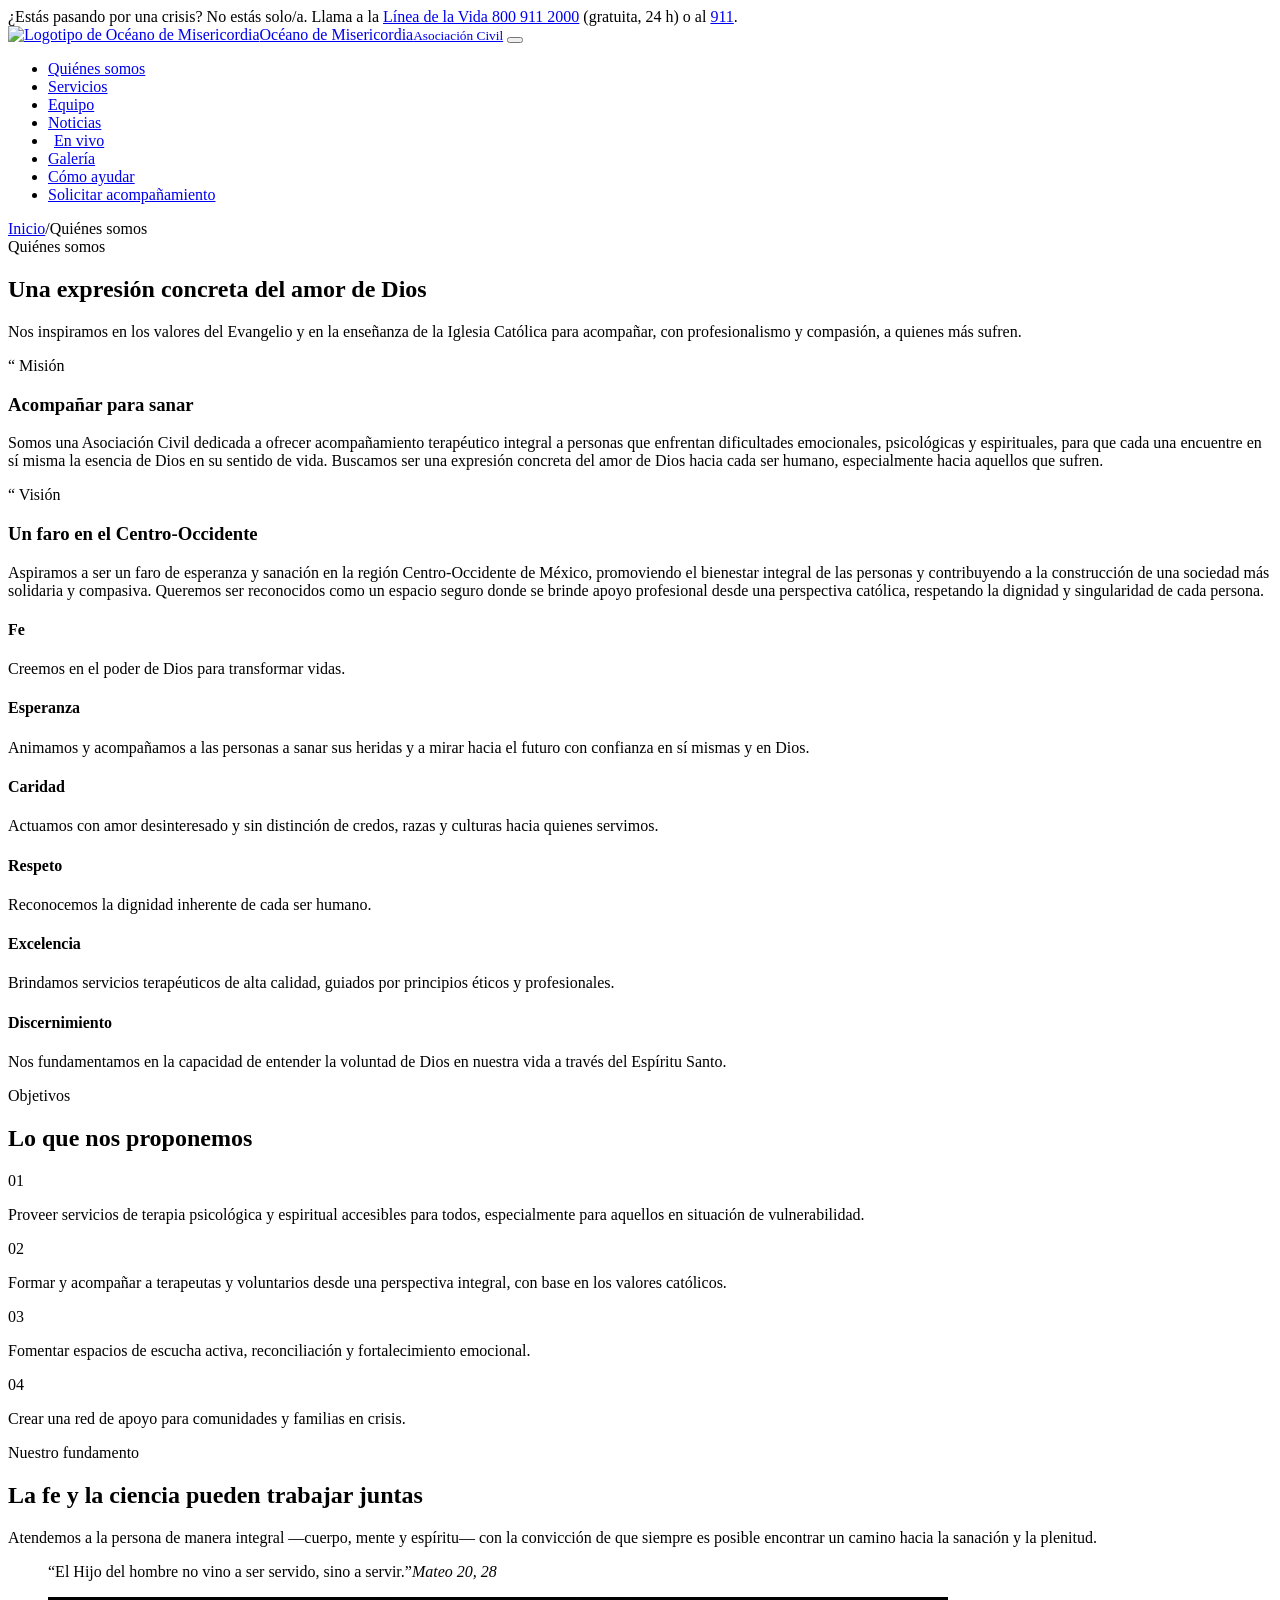
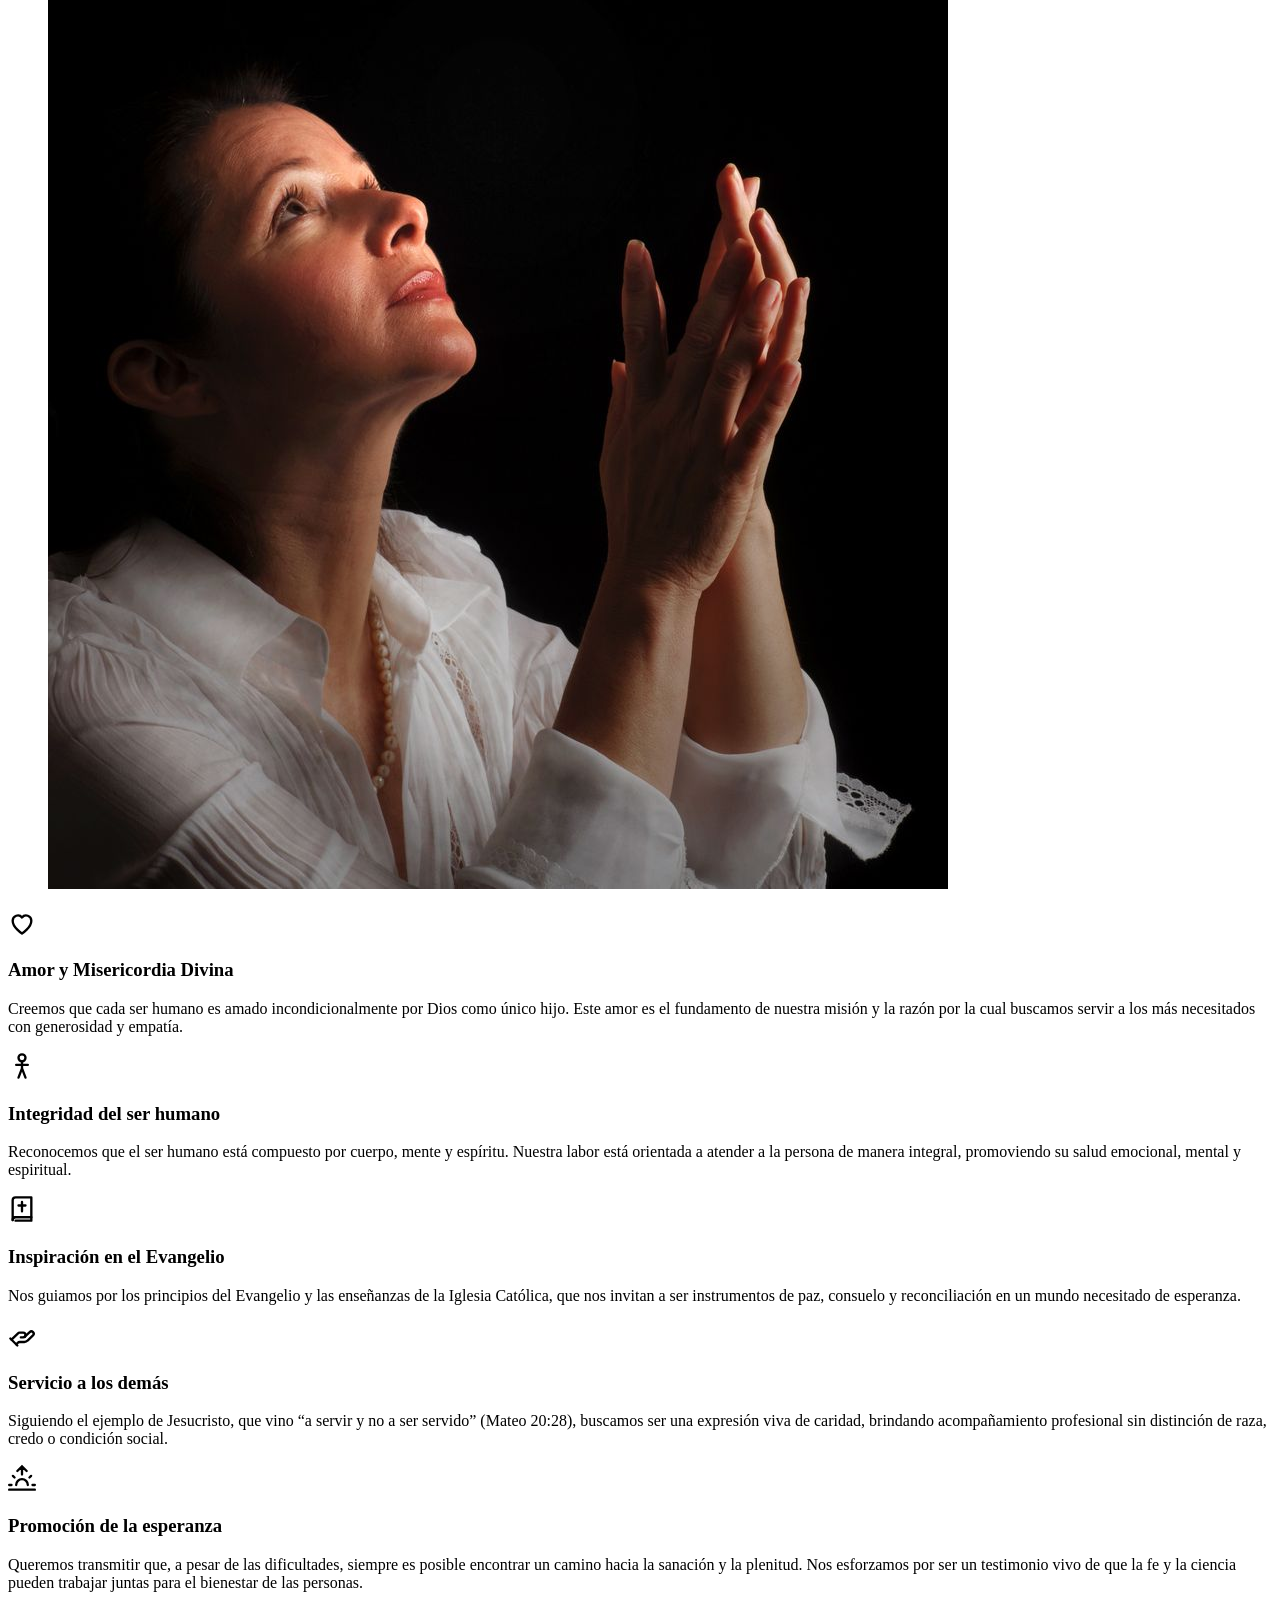
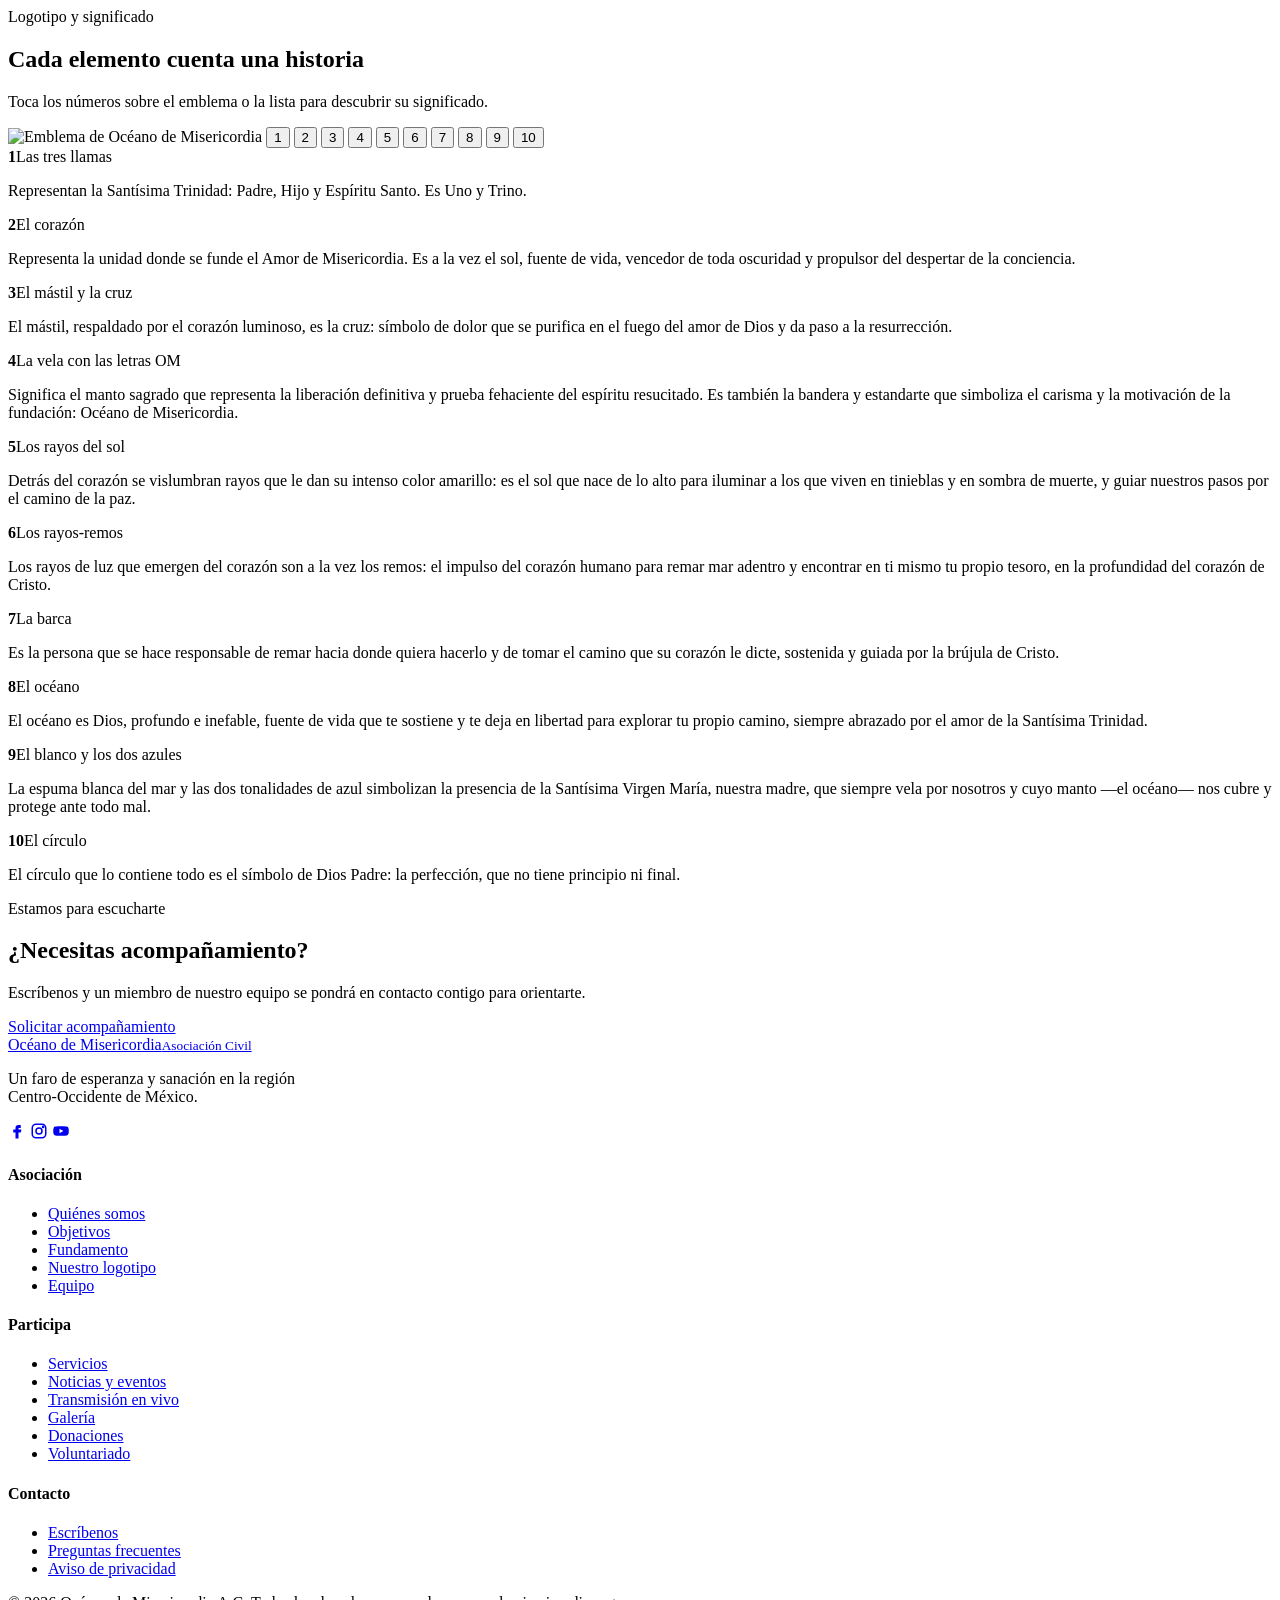
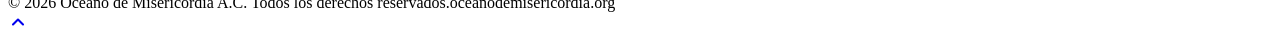
==== quienes-somos.html @ d8ead6ea "Sitio por páginas y nueva galería" ====
<!DOCTYPE html>
<html lang="es">
<head>
<meta charset="UTF-8">
<meta name="viewport" content="width=device-width, initial-scale=1">
<title>Quiénes somos | Océano de Misericordia</title>
<meta name="description" content="Misión, visión, valores, objetivos y fundamento de Océano de Misericordia A.C.">
<meta property="og:title" content="Quiénes somos | Océano de Misericordia">
<meta property="og:description" content="Misión, visión, valores, objetivos y fundamento de Océano de Misericordia A.C.">
<meta property="og:type" content="website">
<meta property="og:image" content="https://oceanodemisericordia.org/media/presentacion.jpg">
<meta name="theme-color" content="#141d27">
<link rel="icon" type="image/png" href="assets/favicon.png">
<link rel="preconnect" href="https://fonts.googleapis.com">
<link rel="preconnect" href="https://fonts.gstatic.com" crossorigin>
<link href="https://fonts.googleapis.com/css2?family=Cormorant+Garamond:ital,wght@0,400;0,500;0,600;1,400;1,500&family=Jost:wght@300;400;500&display=swap" rel="stylesheet">
<link rel="stylesheet" href="assets/styles.css">
</head>
<body>
<div class="crisis">¿Estás pasando por una crisis? No estás solo/a. Llama a la <a href="tel:8009112000">Línea de la Vida 800 911 2000</a> (gratuita, 24 h) o al <a href="tel:911">911</a>.</div>

<header>
  <nav class="wrap nav" aria-label="Principal">
    <a href="index.html" class="brand"><img src="assets/emblem.webp" alt="Logotipo de Océano de Misericordia"><span>Océano de Misericordia<small>Asociación Civil</small></span></a>
    <button class="burger" aria-label="Abrir menú" aria-expanded="false"><span></span><span></span><span></span></button>
    <ul class="menu">
      <li><a href="quienes-somos.html" aria-current="page">Quiénes somos</a></li>
      <li><a href="servicios.html">Servicios</a></li>
      <li><a href="equipo.html">Equipo</a></li>
      <li><a href="noticias.html">Noticias</a></li>
      <li><a href="en-vivo.html"><i class="dot" style="margin-right:6px;width:8px;height:8px"></i>En vivo</a></li>
      <li><a href="galeria.html">Galería</a></li>
      <li><a href="como-ayudar.html">Cómo ayudar</a></li>
      <li><a href="contacto.html" class="btn btn-sun">Solicitar acompañamiento</a></li>
    </ul>
  </nav>
</header>
<nav class="crumbs" aria-label="Ruta"><div class="wrap"><a href="index.html">Inicio</a><span aria-hidden="true">/</span><span aria-current="page">Quiénes somos</span></div></nav>

<main>
<section id="quienes-somos">
  <div class="wrap">
    <div class="center reveal">
      <span class="eyebrow">Quiénes somos</span>
      <h2>Una expresión concreta del amor de Dios</h2>
      <p class="lead">Nos inspiramos en los valores del Evangelio y en la enseñanza de la Iglesia Católica para acompañar, con profesionalismo y compasión, a quienes más sufren.</p>
    </div>
    <div class="split">
      <article class="mv m reveal">
        <span class="bigq">“</span>
        <span class="tag">Misión</span>
        <h3>Acompañar para sanar</h3>
        <p>Somos una Asociación Civil dedicada a ofrecer acompañamiento terapéutico integral a personas que enfrentan dificultades emocionales, psicológicas y espirituales, para que cada una encuentre en sí misma la esencia de Dios en su sentido de vida. Buscamos ser una expresión concreta del amor de Dios hacia cada ser humano, especialmente hacia aquellos que sufren.</p>
      </article>
      <article class="mv v reveal">
        <span class="bigq">“</span>
        <span class="tag">Visión</span>
        <h3>Un faro en el Centro-Occidente</h3>
        <p>Aspiramos a ser un faro de esperanza y sanación en la región Centro-Occidente de México, promoviendo el bienestar integral de las personas y contribuyendo a la construcción de una sociedad más solidaria y compasiva. Queremos ser reconocidos como un espacio seguro donde se brinde apoyo profesional desde una perspectiva católica, respetando la dignidad y singularidad de cada persona.</p>
      </article>
    </div>
    <div class="values-full">
      <div class="vf reveal"><h4><i></i>Fe</h4><p>Creemos en el poder de Dios para transformar vidas.</p></div>
      <div class="vf reveal"><h4><i></i>Esperanza</h4><p>Animamos y acompañamos a las personas a sanar sus heridas y a mirar hacia el futuro con confianza en sí mismas y en Dios.</p></div>
      <div class="vf reveal"><h4><i></i>Caridad</h4><p>Actuamos con amor desinteresado y sin distinción de credos, razas y culturas hacia quienes servimos.</p></div>
      <div class="vf reveal"><h4><i></i>Respeto</h4><p>Reconocemos la dignidad inherente de cada ser humano.</p></div>
      <div class="vf reveal"><h4><i></i>Excelencia</h4><p>Brindamos servicios terapéuticos de alta calidad, guiados por principios éticos y profesionales.</p></div>
      <div class="vf reveal"><h4><i></i>Discernimiento</h4><p>Nos fundamentamos en la capacidad de entender la voluntad de Dios en nuestra vida a través del Espíritu Santo.</p></div>
    </div>
  </div>
</section>

<section class="objectives" id="objetivos">
  <div class="wrap">
    <div class="center reveal">
      <span class="eyebrow">Objetivos</span>
      <h2>Lo que nos proponemos</h2>
    </div>
    <div class="obj-grid">
      <div class="obj reveal"><div class="n">01</div><p>Proveer servicios de terapia psicológica y espiritual accesibles para todos, especialmente para aquellos en situación de vulnerabilidad.</p></div>
      <div class="obj reveal"><div class="n">02</div><p>Formar y acompañar a terapeutas y voluntarios desde una perspectiva integral, con base en los valores católicos.</p></div>
      <div class="obj reveal"><div class="n">03</div><p>Fomentar espacios de escucha activa, reconciliación y fortalecimiento emocional.</p></div>
      <div class="obj reveal"><div class="n">04</div><p>Crear una red de apoyo para comunidades y familias en crisis.</p></div>
    </div>
  </div>
</section>

<section id="fundamento">
  <div class="wrap found">
    <div class="found-intro reveal">
      <span class="eyebrow">Nuestro fundamento</span>
      <h2>La fe y la ciencia pueden trabajar juntas</h2>
      <p class="lead">Atendemos a la persona de manera integral —cuerpo, mente y espíritu— con la convicción de que siempre es posible encontrar un camino hacia la sanación y la plenitud.</p>
      <blockquote class="verse">“El Hijo del hombre no vino a ser servido, sino a servir.”<cite>Mateo 20, 28</cite></blockquote>
      <figure class="found-img"><img src="media/oracion.jpg" alt="Mujer en oración con la mirada hacia la luz" loading="lazy"></figure>
    </div>
    <div class="f-list">
      <div class="f-item reveal"><div class="ic"><svg width="28" height="28" viewBox="0 0 24 24" fill="none" stroke="currentColor" stroke-width="2" stroke-linejoin="round"><path d="M12 21s-8-5.2-8-11a4.5 4.5 0 0 1 8-2.8A4.5 4.5 0 0 1 20 10c0 5.8-8 11-8 11z"/></svg></div><div><h3>Amor y Misericordia Divina</h3><p>Creemos que cada ser humano es amado incondicionalmente por Dios como único hijo. Este amor es el fundamento de nuestra misión y la razón por la cual buscamos servir a los más necesitados con generosidad y empatía.</p></div></div>
      <div class="f-item reveal"><div class="ic"><svg width="28" height="28" viewBox="0 0 24 24" fill="none" stroke="currentColor" stroke-width="2" stroke-linecap="round"><circle cx="12" cy="5" r="3"/><path d="M12 8v6M7 11h10M9 22l3-8 3 8"/></svg></div><div><h3>Integridad del ser humano</h3><p>Reconocemos que el ser humano está compuesto por cuerpo, mente y espíritu. Nuestra labor está orientada a atender a la persona de manera integral, promoviendo su salud emocional, mental y espiritual.</p></div></div>
      <div class="f-item reveal"><div class="ic"><svg width="28" height="28" viewBox="0 0 24 24" fill="none" stroke="currentColor" stroke-width="2" stroke-linejoin="round"><path d="M4 4.5A2.5 2.5 0 0 1 6.5 2H20v17H6.5A2.5 2.5 0 0 0 4 21.5z"/><path d="M4 21.5A2.5 2.5 0 0 1 6.5 19H20v3H6.5M12 6v8M9 9h6" stroke-linecap="round"/></svg></div><div><h3>Inspiración en el Evangelio</h3><p>Nos guiamos por los principios del Evangelio y las enseñanzas de la Iglesia Católica, que nos invitan a ser instrumentos de paz, consuelo y reconciliación en un mundo necesitado de esperanza.</p></div></div>
      <div class="f-item reveal"><div class="ic"><svg width="28" height="28" viewBox="0 0 24 24" fill="none" stroke="currentColor" stroke-width="2" stroke-linecap="round" stroke-linejoin="round"><path d="M11 14h2a2 2 0 0 0 0-4h-3c-.6 0-1.1.2-1.4.6L3 16"/><path d="m7 20 1.6-1.4c.3-.4.8-.6 1.4-.6h4c1.1 0 2.1-.4 2.8-1.2l4.6-4.4a2 2 0 0 0-2.8-2.9l-4.2 3.9"/><path d="m2 15 6 6"/></svg></div><div><h3>Servicio a los demás</h3><p>Siguiendo el ejemplo de Jesucristo, que vino “a servir y no a ser servido” (Mateo 20:28), buscamos ser una expresión viva de caridad, brindando acompañamiento profesional sin distinción de raza, credo o condición social.</p></div></div>
      <div class="f-item reveal"><div class="ic"><svg width="28" height="28" viewBox="0 0 24 24" fill="none" stroke="currentColor" stroke-width="2" stroke-linecap="round"><path d="M17 18a5 5 0 0 0-10 0M12 2v7M4.2 10.2l1.4 1.4M1 18h2M21 18h2M18.4 11.6l1.4-1.4M23 22H1M8 6l4-4 4 4"/></svg></div><div><h3>Promoción de la esperanza</h3><p>Queremos transmitir que, a pesar de las dificultades, siempre es posible encontrar un camino hacia la sanación y la plenitud. Nos esforzamos por ser un testimonio vivo de que la fe y la ciencia pueden trabajar juntas para el bienestar de las personas.</p></div></div>
    </div>
  </div>
</section>

<section class="logo-sec" id="logotipo">
  <div class="wrap">
    <div class="center reveal">
      <span class="eyebrow">Logotipo y significado</span>
      <h2>Cada elemento cuenta una historia</h2>
      <p class="lead">Toca los números sobre el emblema o la lista para descubrir su significado.</p>
    </div>
    <div class="logo-grid">
      <div class="logo-stage reveal">
        <img src="assets/emblem.webp" alt="Emblema de Océano de Misericordia">
        <button class="hotspot" data-i="0" style="left:50%;top:9%">1</button>
        <button class="hotspot" data-i="1" style="left:36%;top:30%">2</button>
        <button class="hotspot" data-i="2" style="left:62%;top:29%">3</button>
        <button class="hotspot" data-i="3" style="left:64%;top:47%">4</button>
        <button class="hotspot" data-i="4" style="left:82%;top:36%">5</button>
        <button class="hotspot" data-i="5" style="left:22%;top:58%">6</button>
        <button class="hotspot" data-i="6" style="left:46%;top:70%">7</button>
        <button class="hotspot" data-i="7" style="left:30%;top:86%">8</button>
        <button class="hotspot" data-i="8" style="left:70%;top:86%">9</button>
        <button class="hotspot" data-i="9" style="left:93%;top:62%">10</button>
      </div>
      <div class="sym-list reveal">
        <div class="sym on"><header><b>1</b>Las tres llamas</header><p>Representan la Santísima Trinidad: Padre, Hijo y Espíritu Santo. Es Uno y Trino.</p></div>
        <div class="sym"><header><b>2</b>El corazón</header><p>Representa la unidad donde se funde el Amor de Misericordia. Es a la vez el sol, fuente de vida, vencedor de toda oscuridad y propulsor del despertar de la conciencia.</p></div>
        <div class="sym"><header><b>3</b>El mástil y la cruz</header><p>El mástil, respaldado por el corazón luminoso, es la cruz: símbolo de dolor que se purifica en el fuego del amor de Dios y da paso a la resurrección.</p></div>
        <div class="sym"><header><b>4</b>La vela con las letras OM</header><p>Significa el manto sagrado que representa la liberación definitiva y prueba fehaciente del espíritu resucitado. Es también la bandera y estandarte que simboliza el carisma y la motivación de la fundación: Océano de Misericordia.</p></div>
        <div class="sym"><header><b>5</b>Los rayos del sol</header><p>Detrás del corazón se vislumbran rayos que le dan su intenso color amarillo: es el sol que nace de lo alto para iluminar a los que viven en tinieblas y en sombra de muerte, y guiar nuestros pasos por el camino de la paz.</p></div>
        <div class="sym"><header><b>6</b>Los rayos-remos</header><p>Los rayos de luz que emergen del corazón son a la vez los remos: el impulso del corazón humano para remar mar adentro y encontrar en ti mismo tu propio tesoro, en la profundidad del corazón de Cristo.</p></div>
        <div class="sym"><header><b>7</b>La barca</header><p>Es la persona que se hace responsable de remar hacia donde quiera hacerlo y de tomar el camino que su corazón le dicte, sostenida y guiada por la brújula de Cristo.</p></div>
        <div class="sym"><header><b>8</b>El océano</header><p>El océano es Dios, profundo e inefable, fuente de vida que te sostiene y te deja en libertad para explorar tu propio camino, siempre abrazado por el amor de la Santísima Trinidad.</p></div>
        <div class="sym"><header><b>9</b>El blanco y los dos azules</header><p>La espuma blanca del mar y las dos tonalidades de azul simbolizan la presencia de la Santísima Virgen María, nuestra madre, que siempre vela por nosotros y cuyo manto —el océano— nos cubre y protege ante todo mal.</p></div>
        <div class="sym"><header><b>10</b>El círculo</header><p>El círculo que lo contiene todo es el símbolo de Dios Padre: la perfección, que no tiene principio ni final.</p></div>
      </div>
    </div>
  </div>
</section>

<section class="cta-band">
  <div class="wrap">
    <div>
      <span class="eyebrow">Estamos para escucharte</span>
      <h2>¿Necesitas acompañamiento?</h2>
      <p>Escríbenos y un miembro de nuestro equipo se pondrá en contacto contigo para orientarte.</p>
    </div>
    <a href="contacto.html" class="btn">Solicitar acompañamiento</a>
  </div>
</section>
</main>

<footer>
  <div class="wrap">
    <div class="f-grid">
      <div>
        <a href="index.html" class="brand"><img src="assets/emblem.webp" alt=""><span>Océano de Misericordia<small>Asociación Civil</small></span></a>
        <p style="margin-top:16px;max-width:320px">Un faro de esperanza y sanación en la región Centro-Occidente de México.</p>
        <div class="social">
          <a href="#" aria-label="Facebook"><svg width="18" height="18" viewBox="0 0 24 24" fill="currentColor"><path d="M14 8h3V4h-3c-2.8 0-4 1.7-4 4v2H7v4h3v8h4v-8h3l1-4h-4V8.5c0-.3.2-.5.5-.5z"/></svg></a>
          <a href="#" aria-label="Instagram"><svg width="18" height="18" viewBox="0 0 24 24" fill="none" stroke="currentColor" stroke-width="2"><rect x="3" y="3" width="18" height="18" rx="5"/><circle cx="12" cy="12" r="4"/><circle cx="17.5" cy="6.5" r=".8" fill="currentColor"/></svg></a>
          <a href="#" aria-label="YouTube"><svg width="18" height="18" viewBox="0 0 24 24" fill="currentColor"><path d="M22 8.2a3 3 0 0 0-2.1-2.1C18 5.6 12 5.6 12 5.6s-6 0-7.9.5A3 3 0 0 0 2 8.2 31 31 0 0 0 1.6 12 31 31 0 0 0 2 15.8a3 3 0 0 0 2.1 2.1c1.9.5 7.9.5 7.9.5s6 0 7.9-.5a3 3 0 0 0 2.1-2.1c.4-1.2.4-3.8.4-3.8s0-2.6-.4-3.8zM10 15V9l5.2 3z"/></svg></a>
        </div>
      </div>
      <div><h4>Asociación</h4><ul><li><a href="quienes-somos.html">Quiénes somos</a></li><li><a href="quienes-somos.html#objetivos">Objetivos</a></li><li><a href="quienes-somos.html#fundamento">Fundamento</a></li><li><a href="quienes-somos.html#logotipo">Nuestro logotipo</a></li><li><a href="equipo.html">Equipo</a></li></ul></div>
      <div><h4>Participa</h4><ul><li><a href="servicios.html">Servicios</a></li><li><a href="noticias.html">Noticias y eventos</a></li><li><a href="en-vivo.html">Transmisión en vivo</a></li><li><a href="galeria.html">Galería</a></li><li><a href="como-ayudar.html">Donaciones</a></li><li><a href="como-ayudar.html">Voluntariado</a></li></ul></div>
      <div><h4>Contacto</h4><ul><li><a href="contacto.html">Escríbenos</a></li><li><a href="preguntas.html">Preguntas frecuentes</a></li><li><a href="#">Aviso de privacidad</a></li></ul></div>
    </div>
    <div class="f-bottom"><span>© <span id="yr">2026</span> Océano de Misericordia A.C. Todos los derechos reservados.</span><span>oceanodemisericordia.org</span></div>
  </div>
</footer>

<a href="#top" class="to-top" aria-label="Volver arriba" onclick="window.scrollTo({top:0,behavior:'smooth'});return false;"><svg width="20" height="20" viewBox="0 0 24 24" fill="none" stroke="currentColor" stroke-width="2.5" stroke-linecap="round" stroke-linejoin="round"><path d="m18 15-6-6-6 6"/></svg></a>
<script src="assets/main.js"></script>
</body>
</html>
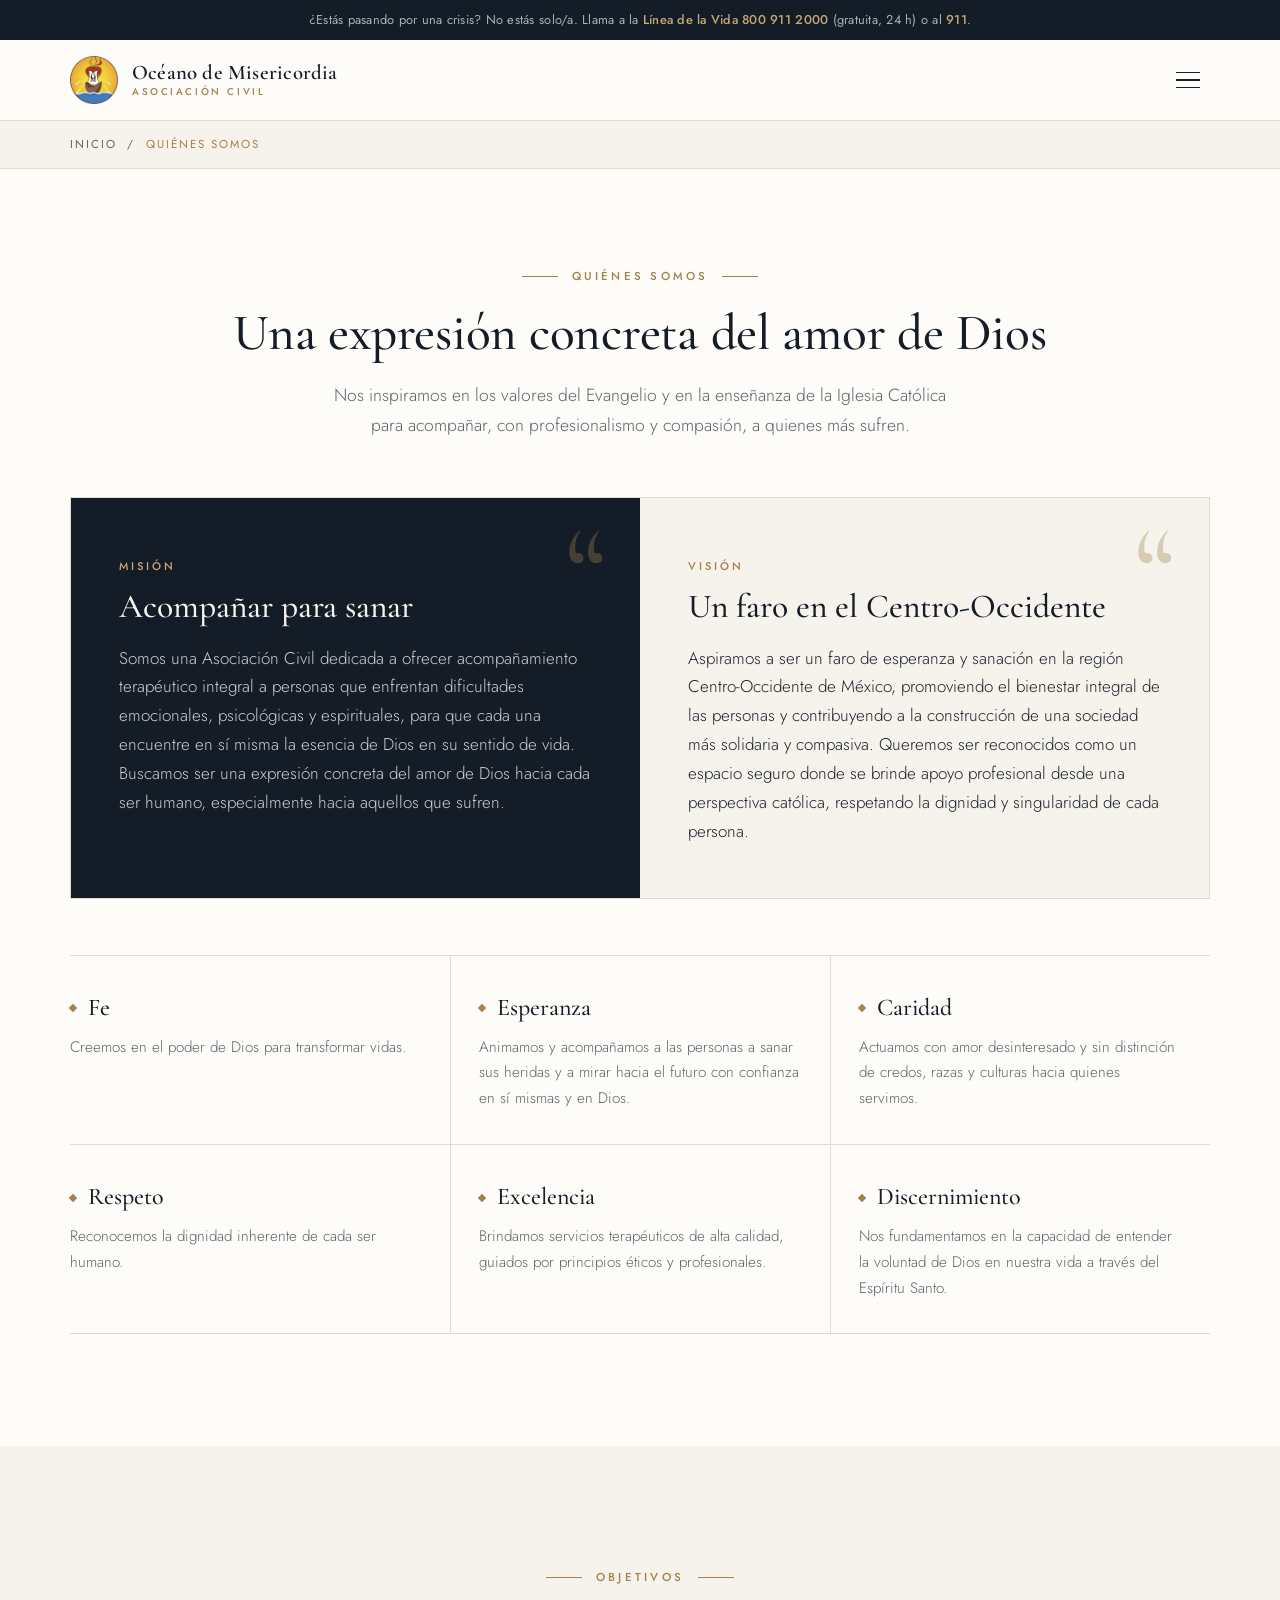
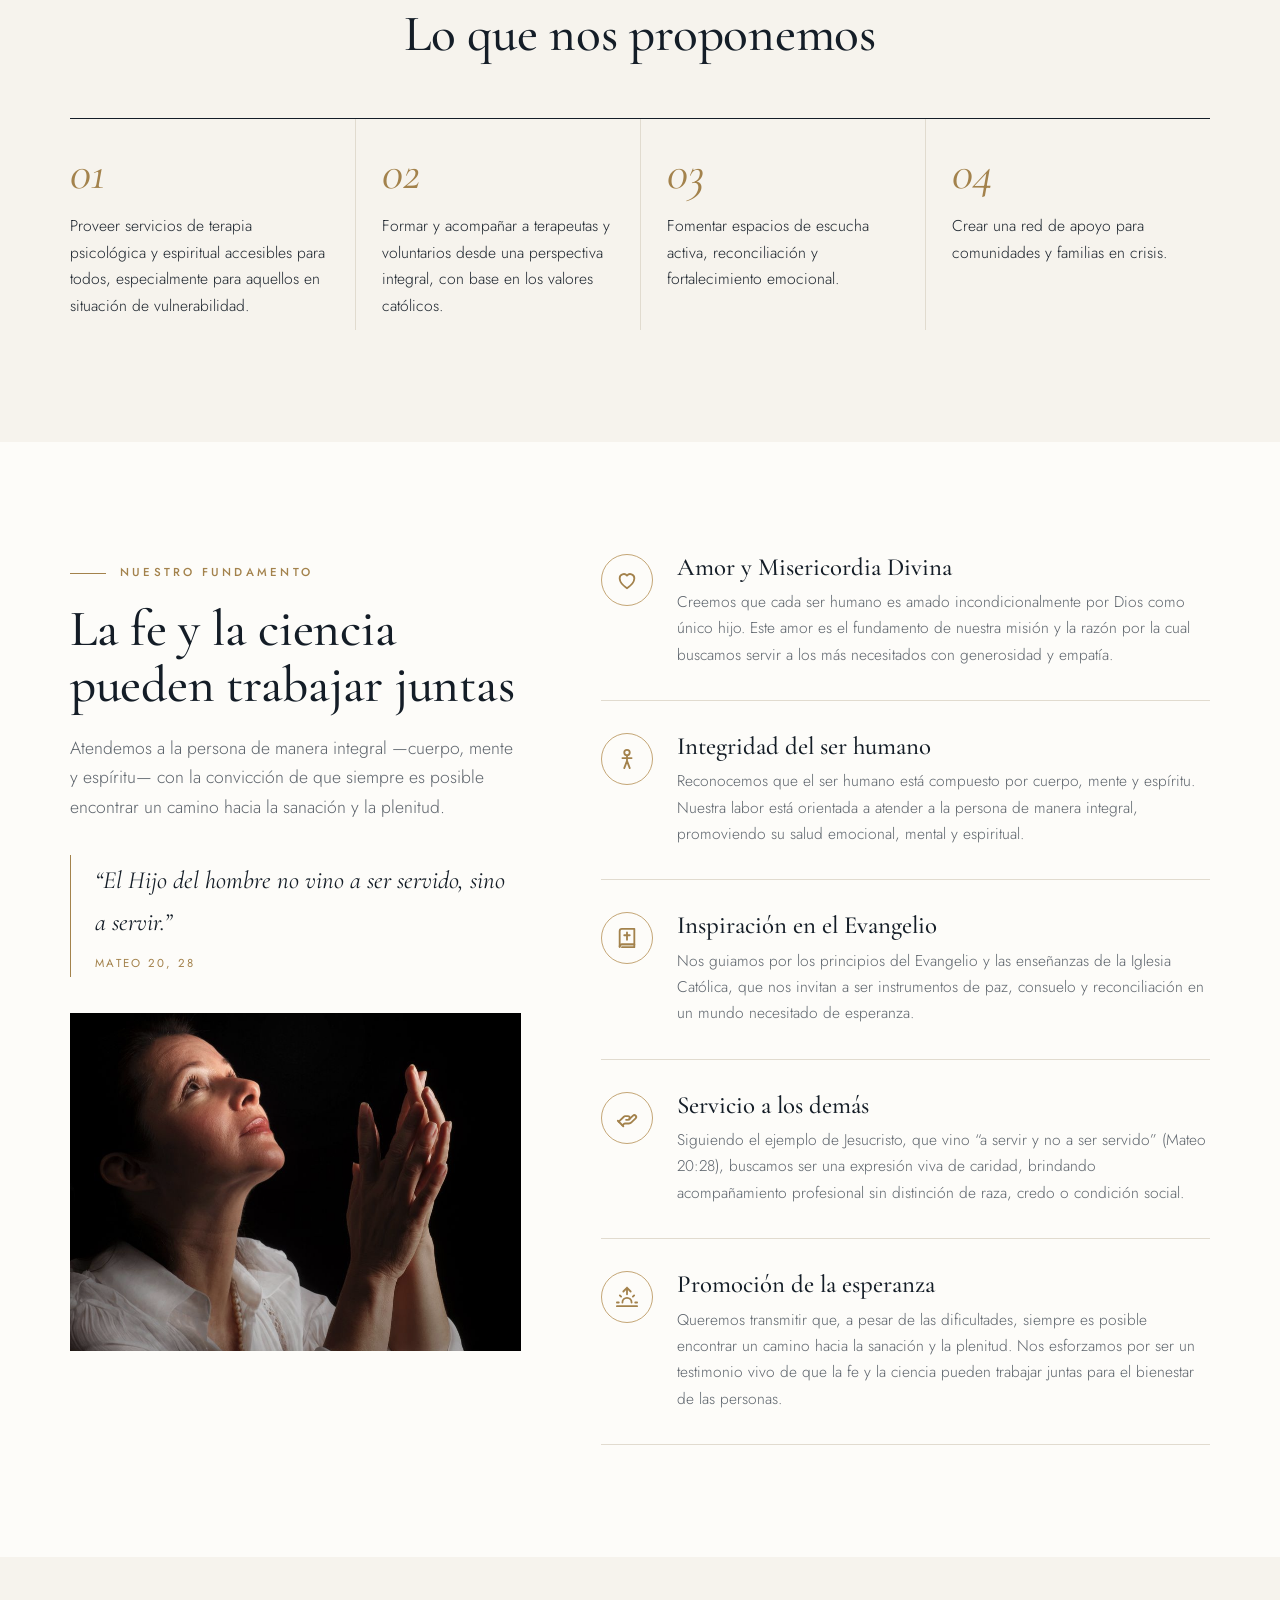
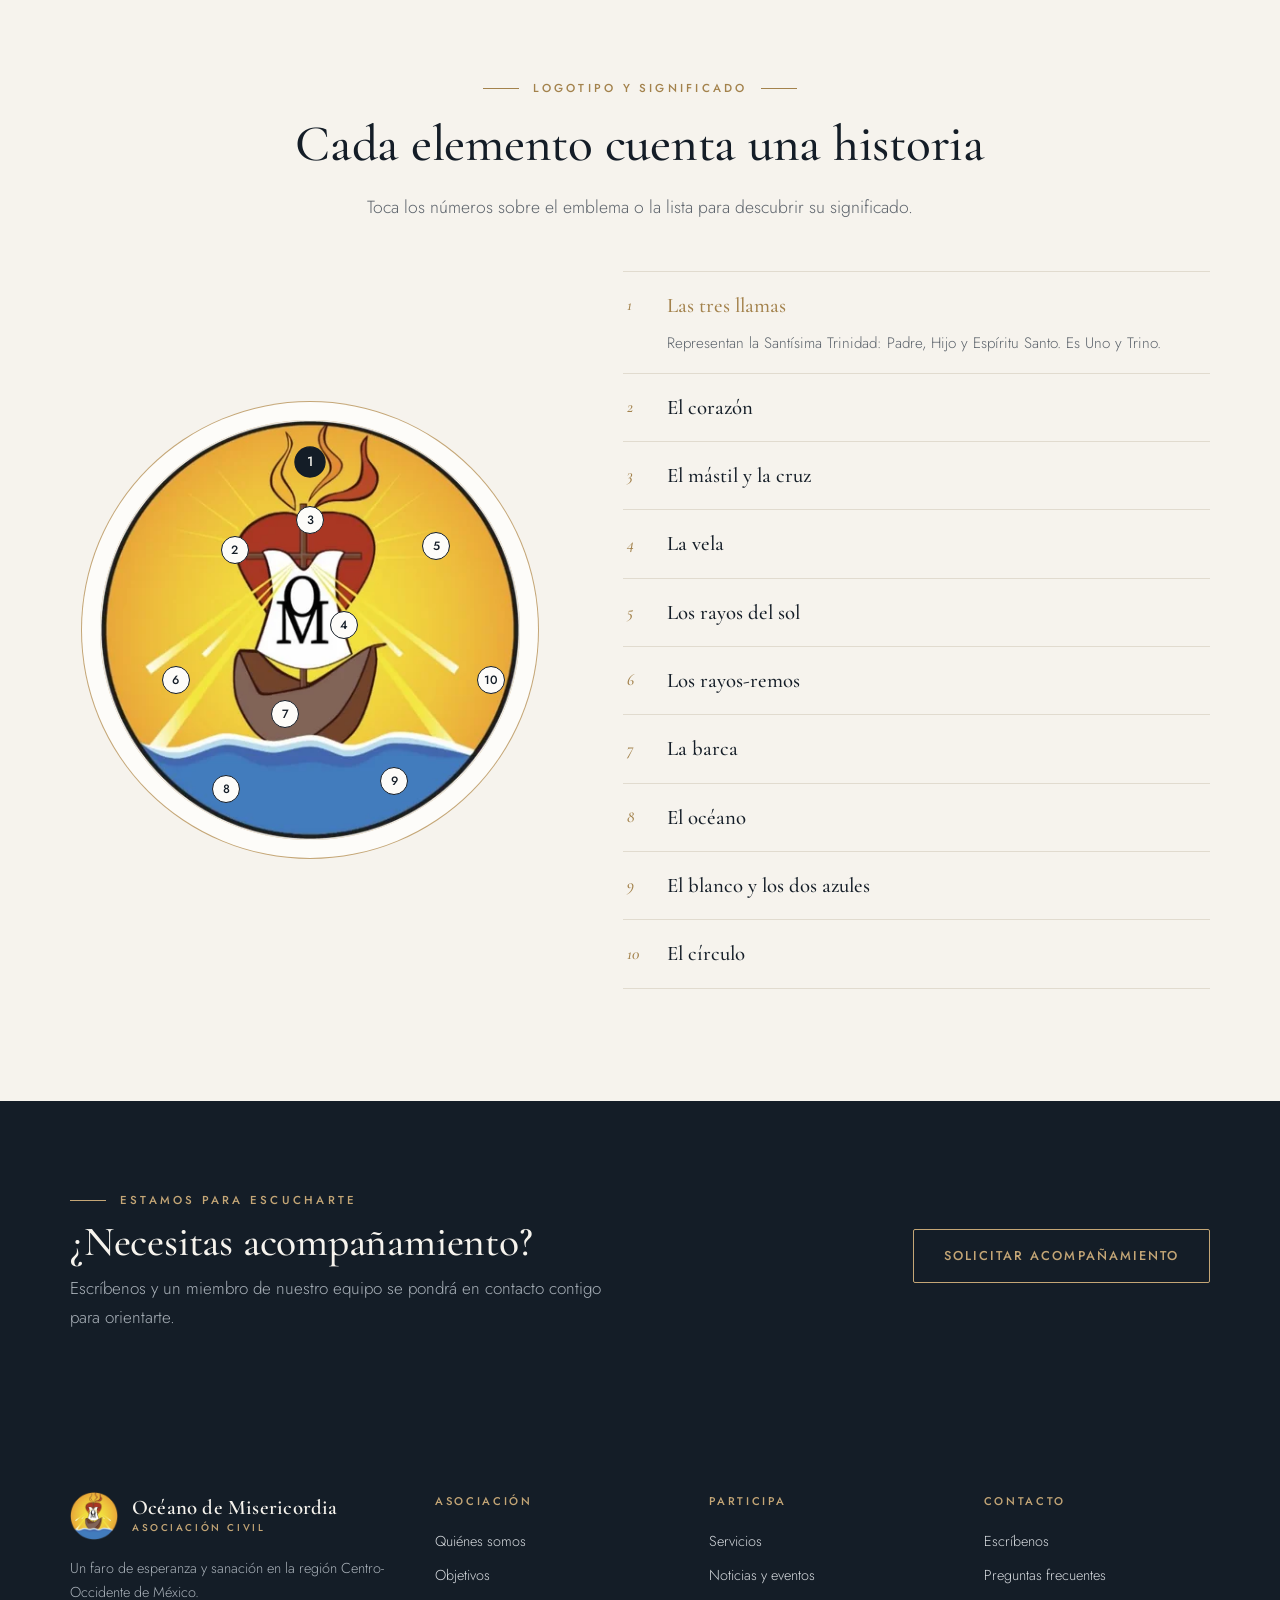
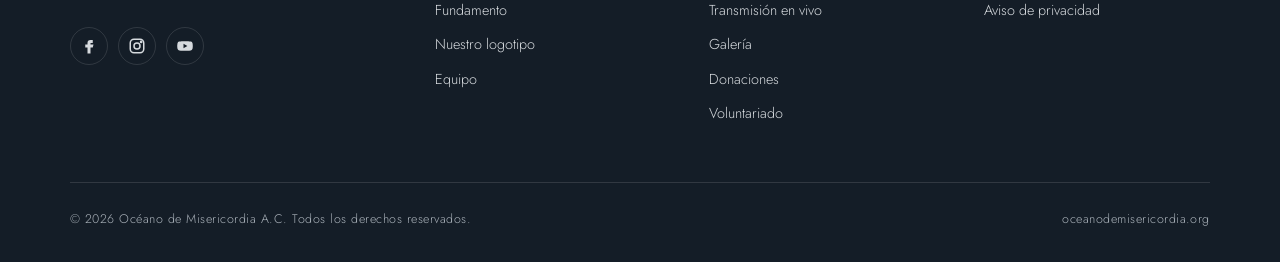
==== commit a41caaf6: "Nuevo logotipo: Todo para Gloria de Dios" ====
--- a/quienes-somos.html
+++ b/quienes-somos.html
@@ -114,14 +114,14 @@
     <div class="logo-grid">
       <div class="logo-stage reveal">
         <img src="assets/emblem.webp" alt="Emblema de Océano de Misericordia">
-        <button class="hotspot" data-i="0" style="left:50%;top:9%">1</button>
-        <button class="hotspot" data-i="1" style="left:36%;top:30%">2</button>
-        <button class="hotspot" data-i="2" style="left:62%;top:29%">3</button>
-        <button class="hotspot" data-i="3" style="left:64%;top:47%">4</button>
-        <button class="hotspot" data-i="4" style="left:82%;top:36%">5</button>
-        <button class="hotspot" data-i="5" style="left:22%;top:58%">6</button>
-        <button class="hotspot" data-i="6" style="left:46%;top:70%">7</button>
-        <button class="hotspot" data-i="7" style="left:30%;top:86%">8</button>
+        <button class="hotspot" data-i="0" style="left:50%;top:10%">1</button>
+        <button class="hotspot" data-i="1" style="left:32%;top:31%">2</button>
+        <button class="hotspot" data-i="2" style="left:50%;top:24%">3</button>
+        <button class="hotspot" data-i="3" style="left:58%;top:49%">4</button>
+        <button class="hotspot" data-i="4" style="left:80%;top:30%">5</button>
+        <button class="hotspot" data-i="5" style="left:18%;top:62%">6</button>
+        <button class="hotspot" data-i="6" style="left:44%;top:70%">7</button>
+        <button class="hotspot" data-i="7" style="left:30%;top:88%">8</button>
         <button class="hotspot" data-i="8" style="left:70%;top:86%">9</button>
         <button class="hotspot" data-i="9" style="left:93%;top:62%">10</button>
       </div>
@@ -129,7 +129,7 @@
         <div class="sym on"><header><b>1</b>Las tres llamas</header><p>Representan la Santísima Trinidad: Padre, Hijo y Espíritu Santo. Es Uno y Trino.</p></div>
         <div class="sym"><header><b>2</b>El corazón</header><p>Representa la unidad donde se funde el Amor de Misericordia. Es a la vez el sol, fuente de vida, vencedor de toda oscuridad y propulsor del despertar de la conciencia.</p></div>
         <div class="sym"><header><b>3</b>El mástil y la cruz</header><p>El mástil, respaldado por el corazón luminoso, es la cruz: símbolo de dolor que se purifica en el fuego del amor de Dios y da paso a la resurrección.</p></div>
-        <div class="sym"><header><b>4</b>La vela con las letras OM</header><p>Significa el manto sagrado que representa la liberación definitiva y prueba fehaciente del espíritu resucitado. Es también la bandera y estandarte que simboliza el carisma y la motivación de la fundación: Océano de Misericordia.</p></div>
+        <div class="sym"><header><b>4</b>La vela</header><p>Significa el manto sagrado que representa la liberación definitiva y prueba fehaciente del espíritu resucitado. Es también la bandera y estandarte que simboliza el carisma y la motivación de la fundación: Océano de Misericordia.</p></div>
         <div class="sym"><header><b>5</b>Los rayos del sol</header><p>Detrás del corazón se vislumbran rayos que le dan su intenso color amarillo: es el sol que nace de lo alto para iluminar a los que viven en tinieblas y en sombra de muerte, y guiar nuestros pasos por el camino de la paz.</p></div>
         <div class="sym"><header><b>6</b>Los rayos-remos</header><p>Los rayos de luz que emergen del corazón son a la vez los remos: el impulso del corazón humano para remar mar adentro y encontrar en ti mismo tu propio tesoro, en la profundidad del corazón de Cristo.</p></div>
         <div class="sym"><header><b>7</b>La barca</header><p>Es la persona que se hace responsable de remar hacia donde quiera hacerlo y de tomar el camino que su corazón le dicte, sostenida y guiada por la brújula de Cristo.</p></div>
--- a/assets/styles.css
+++ b/assets/styles.css
@@ -0,0 +1,369 @@
+:root{
+  --ink:#141d27; --ink-2:#1d2935; --ink-3:#2a3845;
+  --ivory:#f6f3ed; --ivory-2:#eee9df; --paper:#fdfcf9;
+  --gold:#a3824c; --gold-2:#c4a676; --gold-soft:rgba(163,130,76,.12);
+  --wine:#7d2f2a;
+  --text:#1c242d; --muted:#5d646c; --muted-light:#a9b1b9; --line:#e1dbcf; --line-dark:rgba(255,255,255,.12);
+  --radius:4px; --shadow:0 18px 40px -24px rgba(20,29,39,.35);
+  --serif:'Cormorant Garamond',Georgia,'Times New Roman',serif;
+  --sans:'Jost','Helvetica Neue',Arial,sans-serif;
+}
+*{box-sizing:border-box;margin:0;padding:0}
+html{scroll-behavior:smooth;scroll-padding-top:84px}
+body{background:var(--paper);font-family:var(--sans);color:var(--text);line-height:1.7;font-size:17px;font-weight:400;-webkit-font-smoothing:antialiased}
+img{max-width:100%;display:block}
+a{color:var(--gold)}
+a:focus-visible,button:focus-visible,summary:focus-visible{outline:2px solid var(--gold);outline-offset:3px}
+.wrap{width:min(1140px,100% - 48px);margin-inline:auto}
+section{padding:112px 0}
+.eyebrow{display:inline-flex;align-items:center;gap:14px;font-size:.72rem;font-weight:500;letter-spacing:.28em;text-transform:uppercase;color:var(--gold)}
+.eyebrow::before{content:"";width:36px;height:1px;background:currentColor}
+h1,h2,h3{font-family:var(--serif);font-weight:500;line-height:1.1;color:var(--ink);text-wrap:balance}
+h2{font-size:clamp(2.2rem,4vw,3.2rem);margin:18px 0 20px;letter-spacing:-.005em}
+h3{font-size:1.55rem;margin-bottom:8px}
+.lead{font-size:1.1rem;color:var(--muted);max-width:640px;font-weight:300}
+.center{text-align:center}.center .lead{margin-inline:auto}.center .eyebrow::after{content:"";width:36px;height:1px;background:currentColor}
+.btn{display:inline-flex;align-items:center;gap:12px;padding:15px 30px;border-radius:2px;font-weight:500;font-size:.8rem;letter-spacing:.16em;text-transform:uppercase;text-decoration:none;transition:background .25s,color .25s,border-color .25s;border:1px solid transparent;cursor:pointer;font-family:inherit}
+.btn-sun{background:var(--ink);color:var(--ivory)}
+.btn-sun:hover{background:var(--gold);color:#fff}
+.btn-ghost{border-color:var(--ink);color:var(--ink)}
+.btn-ghost:hover{background:var(--ink);color:var(--ivory)}
+.btn-ocean{background:transparent;border-color:var(--gold);color:var(--gold)}
+.btn-ocean:hover{background:var(--gold);color:#fff}
+.ph{background:#f7efd9;border-bottom:1px dashed var(--gold);padding:0 5px;color:#6d5429;font-weight:500}
+
+/* crisis bar */
+.crisis{background:var(--ink);color:var(--muted-light);font-size:.8rem;letter-spacing:.02em;text-align:center;padding:9px 16px}
+.crisis a{color:var(--gold-2);font-weight:500;text-decoration:none;white-space:nowrap}
+
+/* header */
+header{position:sticky;top:0;z-index:50;background:rgba(253,252,249,.95);backdrop-filter:blur(10px);border-bottom:1px solid var(--line)}
+.nav{display:flex;align-items:center;justify-content:space-between;height:80px;gap:20px}
+.brand{display:flex;align-items:center;gap:14px;text-decoration:none;flex:none;white-space:nowrap}
+.brand img{width:48px;height:48px}
+.brand span{font-family:var(--serif);font-weight:600;color:var(--ink);line-height:1.05;font-size:1.3rem;letter-spacing:.01em}
+.brand small{display:block;font-family:var(--sans);font-size:.62rem;color:var(--gold);font-weight:500;letter-spacing:.26em;text-transform:uppercase;margin-top:4px}
+.menu{display:flex;align-items:center;gap:2px;list-style:none}
+.menu a{text-decoration:none;color:var(--text);font-weight:400;font-size:.82rem;letter-spacing:.06em;padding:8px 11px;white-space:nowrap;display:inline-flex;align-items:center;position:relative;transition:color .2s}
+.menu a:not(.btn)::after{content:"";position:absolute;left:11px;right:11px;bottom:2px;height:1px;background:var(--gold);transform:scaleX(0);transition:transform .25s}
+.menu a:not(.btn):hover{color:var(--gold)}
+.menu a:not(.btn):hover::after{transform:scaleX(1)}
+.menu .btn{padding:12px 20px;margin-left:12px;font-size:.72rem;color:var(--ivory)}
+.burger{display:none;background:none;border:0;width:44px;height:44px;cursor:pointer}
+.burger span{display:block;width:24px;height:1.5px;background:var(--ink);margin:6px auto;transition:.3s}
+
+/* hero */
+.hero{position:relative;background:var(--ivory);color:var(--text);overflow:hidden;padding:120px 0 110px;border-bottom:1px solid var(--line)}
+.hero::before{content:"";position:absolute;right:-12%;top:50%;width:780px;height:780px;transform:translateY(-50%);border-radius:50%;border:1px solid var(--line);pointer-events:none}
+.hero::after{content:"";position:absolute;right:-4%;top:50%;width:560px;height:560px;transform:translateY(-50%);border-radius:50%;border:1px solid var(--line);pointer-events:none}
+.hero-grid{display:grid;grid-template-columns:1.2fr .8fr;gap:64px;align-items:center;position:relative;z-index:2}
+.hero .eyebrow{color:var(--gold)}
+.hero h1{color:var(--ink);font-size:clamp(2.9rem,6.2vw,5rem);font-weight:500;margin:24px 0 26px;letter-spacing:-.01em}
+.hero h1 em{font-style:italic;color:var(--gold)}
+.hero p{font-size:1.15rem;color:var(--muted);font-weight:300;max-width:540px;margin-bottom:40px}
+.hero-actions{display:flex;flex-wrap:wrap;gap:14px}
+.emblem{position:relative;justify-self:center;width:min(340px,70vw);aspect-ratio:1;padding:18px;border-radius:50%;border:1px solid var(--gold-2);background:var(--paper)}
+.emblem img{width:100%;height:100%;border-radius:50%}
+.waves{display:none}
+@media (prefers-reduced-motion:reduce){*{animation:none!important;transition:none!important}html{scroll-behavior:auto}}
+
+/* values strip */
+.values{padding:0;background:var(--paper);border-bottom:1px solid var(--line)}
+.values-card{display:grid;grid-template-columns:repeat(6,1fr)}
+.value{text-align:center;padding:40px 14px;border-left:1px solid var(--line)}
+.value:first-child{border-left:0}
+.value .ic{width:40px;height:40px;margin:0 auto 14px;display:grid;place-items:center;color:var(--gold)}
+.value b{display:block;font-family:var(--serif);font-size:1.4rem;font-weight:500;color:var(--ink)}
+.value small{color:var(--muted);font-size:.8rem;line-height:1.45;display:block;margin-top:4px;font-weight:300}
+
+/* intro video */
+.intro-video{padding-bottom:56px}
+.iv-grid{display:grid;grid-template-columns:.75fr 1.25fr;gap:64px;align-items:center}
+.iv-frame{position:relative;overflow:hidden;aspect-ratio:16/9;background:#000;box-shadow:var(--shadow);max-width:100%}
+.iv-frame video{width:100%;height:100%;display:block;object-fit:cover}
+.info-item>div{min-width:0;overflow-wrap:anywhere}
+.contact-grid>*,.live-grid>*,.iv-grid>*{min-width:0}
+
+/* about */
+.split{display:grid;grid-template-columns:1fr 1fr;gap:0;margin-top:56px;border:1px solid var(--line)}
+.mv{padding:52px 48px;position:relative}
+.mv.m{background:var(--ink);color:#c9ced4}
+.mv.v{background:var(--ivory)}
+.mv.m h3{color:var(--ivory)}
+.mv .tag{font-size:.7rem;font-weight:500;letter-spacing:.26em;text-transform:uppercase;color:var(--gold-2)}
+.mv.v .tag{color:var(--gold)}
+.mv h3{font-size:2.1rem;margin:10px 0 18px}
+.mv p{font-weight:300}
+.mv .bigq{position:absolute;right:32px;top:10px;font-family:var(--serif);font-size:8rem;line-height:1;color:var(--gold);opacity:.35}
+.values-full{display:grid;grid-template-columns:repeat(3,1fr);margin-top:56px;border-top:1px solid var(--line)}
+.vf{padding:32px 28px 32px 0;border-bottom:1px solid var(--line)}
+.vf:not(:nth-child(3n+1)){padding-left:28px;border-left:1px solid var(--line)}
+.vf h4{font-family:var(--serif);font-size:1.5rem;font-weight:500;color:var(--ink);display:flex;align-items:center;gap:12px;margin-bottom:6px}
+.vf h4 i{width:6px;height:6px;transform:rotate(45deg);background:var(--gold);display:inline-block}
+.vf p{color:var(--muted);font-size:.95rem;font-weight:300}
+
+/* objectives */
+.objectives{background:var(--ivory)}
+.obj-grid{display:grid;grid-template-columns:repeat(4,1fr);gap:0;margin-top:56px;border-top:1px solid var(--ink)}
+.obj{padding:30px 26px 10px 0}
+.obj+.obj{padding-left:26px;border-left:1px solid var(--line)}
+.obj .n{font-family:var(--serif);font-size:3rem;font-weight:400;line-height:1;color:var(--gold);font-style:italic}
+.obj p{margin-top:16px;color:var(--text);font-size:.98rem;font-weight:300}
+
+/* foundations */
+.found{display:grid;grid-template-columns:.85fr 1.15fr;gap:80px;align-items:start}
+.found-intro{position:sticky;top:120px}
+.verse{margin-top:32px;border-left:1px solid var(--gold);padding:4px 0 4px 24px;font-family:var(--serif);font-style:italic;font-size:1.55rem;color:var(--ink)}
+.verse cite{display:block;font-family:var(--sans);font-style:normal;font-size:.72rem;letter-spacing:.2em;text-transform:uppercase;color:var(--gold);margin-top:10px}
+.found-img{margin-top:36px;overflow:hidden;aspect-ratio:4/3;max-width:100%}
+.found-img img{width:100%;height:100%;object-fit:cover;object-position:40% 30%;filter:saturate(.8)}
+.f-list{display:flex;flex-direction:column}
+.f-item{display:grid;grid-template-columns:52px 1fr;gap:24px;padding:32px 0;border-bottom:1px solid var(--line)}
+.f-item:first-child{padding-top:0}
+.f-item .ic{width:52px;height:52px;border-radius:50%;display:grid;place-items:center;border:1px solid var(--gold-2);color:var(--gold)}
+.f-item .ic svg{width:22px;height:22px}
+.f-item h3{font-size:1.55rem}
+.f-item p{color:var(--muted);font-size:.97rem;font-weight:300}
+
+/* services */
+.services{background:var(--ink);color:#c9ced4}
+.services h2{color:var(--ivory)}.services .lead{color:var(--muted-light)}
+.services .eyebrow{color:var(--gold-2)}
+.svc-grid{display:grid;grid-template-columns:repeat(4,1fr);gap:28px;margin-top:60px}
+.svc{background:transparent;overflow:hidden}
+.svc-img{aspect-ratio:4/5;overflow:hidden;background:var(--ink-2);max-width:100%}
+.svc-img img{width:100%;height:100%;object-fit:cover;filter:grayscale(.35) contrast(1.02);transition:transform .8s,filter .6s}
+.svc:hover .svc-img img{transform:scale(1.04);filter:none}
+.svc-body{padding:24px 0 0;border-top:1px solid var(--gold);margin-top:20px}
+.svc .ic{display:none}
+.svc h3{color:var(--ivory);font-size:1.6rem}
+.svc p{font-size:.93rem;color:var(--muted-light);font-weight:300}
+.svc ul{list-style:none;margin-top:14px;display:flex;flex-wrap:wrap;gap:4px 14px}
+.svc li{font-size:.7rem;font-weight:500;letter-spacing:.16em;text-transform:uppercase;color:var(--gold-2)}
+
+/* logo meaning */
+.logo-sec{background:var(--ivory)}
+.logo-grid{display:grid;grid-template-columns:.9fr 1.1fr;gap:72px;align-items:center;margin-top:48px}
+.logo-stage{position:relative;max-width:420px;justify-self:center;width:100%}
+.logo-stage img{width:100%;border-radius:50%;box-shadow:0 0 0 18px var(--paper),0 0 0 19px var(--gold-2)}
+.hotspot{position:absolute;width:28px;height:28px;border-radius:50%;border:1px solid var(--ink);background:var(--paper);color:var(--ink);font-weight:500;font-size:.75rem;cursor:pointer;transform:translate(-50%,-50%);transition:transform .2s,background .2s,color .2s;font-family:var(--sans)}
+.hotspot:hover,.hotspot.on{background:var(--ink);color:var(--ivory);transform:translate(-50%,-50%) scale(1.12)}
+.sym-list{display:flex;flex-direction:column;border-top:1px solid var(--line)}
+.sym{padding:16px 4px;border-bottom:1px solid var(--line);cursor:pointer}
+.sym header{all:unset;display:flex;align-items:center;gap:16px;font-family:var(--serif);font-size:1.3rem;font-weight:500;color:var(--ink);cursor:pointer}
+.sym header b{flex:none;width:24px;font-family:var(--serif);font-style:italic;font-weight:500;font-size:1.05rem;color:var(--gold)}
+.sym p{display:none;color:var(--muted);font-size:.95rem;font-weight:300;margin-top:8px;padding-left:40px}
+.sym.on header{color:var(--gold)}
+.sym.on p{display:block}
+
+/* team */
+.team-grid{display:grid;grid-template-columns:repeat(4,1fr);gap:32px;margin-top:56px}
+.member{text-align:center}
+.avatar{width:100%;aspect-ratio:4/5;margin:0 0 20px;background:var(--ivory);display:grid;place-items:center;color:var(--line);max-width:100%}
+.member h3{font-size:1.4rem}
+.member .role{color:var(--gold);font-weight:500;font-size:.7rem;text-transform:uppercase;letter-spacing:.2em}
+.member p{color:var(--muted);font-size:.88rem;margin-top:8px;font-weight:300}
+
+/* news & blog */
+.news{background:var(--ivory)}
+.cards3{display:grid;grid-template-columns:repeat(3,1fr);gap:32px;margin-top:48px}
+.card{background:var(--paper);display:flex;flex-direction:column;border:1px solid var(--line)}
+.card .thumb{aspect-ratio:16/10;display:grid;place-items:center;color:rgba(255,255,255,.55);max-width:100%}
+.t1{background:var(--ink-2)}
+.t2{background:#6f5a3a}
+.t3{background:#3a2c2b}
+.card .body{padding:28px;flex:1;display:flex;flex-direction:column}
+.card .meta{font-size:.68rem;font-weight:500;letter-spacing:.2em;text-transform:uppercase;color:var(--gold);margin-bottom:10px}
+.card h3{font-size:1.45rem}
+.card p{color:var(--muted);font-size:.93rem;font-weight:300;flex:1}
+.card .more{margin-top:18px;font-weight:500;font-size:.72rem;letter-spacing:.18em;text-transform:uppercase;text-decoration:none;color:var(--ink)}
+.card .more:hover{color:var(--gold)}
+.tabs{display:inline-flex;gap:28px;margin-top:28px;border-bottom:1px solid var(--line)}
+.tabs button{border:0;background:none;padding:10px 2px;font:inherit;font-weight:500;font-size:.75rem;letter-spacing:.18em;text-transform:uppercase;color:var(--muted);cursor:pointer;border-bottom:1px solid transparent;margin-bottom:-1px}
+.tabs button.on{color:var(--ink);border-color:var(--gold)}
+.panel{display:none}.panel.on{display:grid}
+
+/* live */
+.live{background:var(--ink);color:#c9ced4}
+.live h2{color:var(--ivory)}.live .lead{color:var(--muted-light)}
+.live .eyebrow{color:#d98a82}.live .eyebrow::before{display:none}
+.dot{width:8px;height:8px;border-radius:50%;background:#c2453b;display:inline-block;animation:pulse 2.4s infinite}
+@keyframes pulse{50%{opacity:.35}}
+.live-grid{display:grid;grid-template-columns:.8fr 1.2fr;gap:64px;align-items:center}
+.live-list{list-style:none;margin:28px 0 34px;border-top:1px solid var(--line-dark)}
+.live-list li{display:flex;flex-direction:column;padding:14px 0;border-bottom:1px solid var(--line-dark)}
+.live-list b{color:var(--gold-2);font-size:.68rem;font-weight:500;letter-spacing:.22em;text-transform:uppercase}
+.live .btn-sun{background:transparent;border-color:var(--gold-2);color:var(--gold-2)}
+.live .btn-sun:hover{background:var(--gold-2);color:var(--ink)}
+.player{border:1px solid var(--line-dark);padding:12px}
+.player-frame{position:relative;aspect-ratio:16/9;overflow:hidden;background:#0b1118;max-width:100%}
+.player-frame iframe{position:absolute;inset:0;width:100%;height:100%;border:0}
+.player-empty{position:absolute;inset:0;display:flex;flex-direction:column;align-items:center;justify-content:center;gap:8px;text-align:center;padding:20px;color:var(--muted-light)}
+.player-empty svg{color:var(--gold-2);margin-bottom:6px;width:48px;height:48px}
+.player-empty b{color:var(--ivory);font-family:var(--serif);font-weight:500;font-size:1.5rem}
+.player-empty span{font-size:.9rem;font-weight:300;max-width:360px}
+
+/* gallery */
+.gallery{display:grid;grid-template-columns:repeat(4,1fr);grid-auto-rows:220px;gap:12px;margin-top:48px}
+.g{position:relative;margin:0;overflow:hidden;background:var(--ivory);max-width:100%}
+.g img{width:100%;height:100%;object-fit:cover;filter:saturate(.85);transition:transform .9s,filter .6s}
+.g:hover img{transform:scale(1.04);filter:none}
+.g figcaption{position:absolute;left:0;right:0;bottom:0;padding:34px 18px 14px;background:linear-gradient(transparent,rgba(20,29,39,.75));color:var(--ivory);font-size:.68rem;font-weight:500;letter-spacing:.2em;text-transform:uppercase}
+.g.big{grid-column:span 2;grid-row:span 2}
+.g.tall{grid-row:span 2}
+.g.wide{grid-column:span 2}
+
+/* help */
+.help{background:linear-gradient(rgba(20,29,39,.86),rgba(20,29,39,.9)),url(../media/oceano.jpg) center/cover;color:#c9ced4}
+.help h2{color:var(--ivory)}.help .lead{color:var(--muted-light)}
+.help .eyebrow{color:var(--gold-2)}
+.help-grid{display:grid;grid-template-columns:1fr 1fr;gap:32px;margin-top:56px}
+.help-card{background:var(--paper);color:var(--text);padding:44px;display:flex;flex-direction:column;overflow:hidden}
+.help-photo{margin:-44px -44px 32px;aspect-ratio:16/7;overflow:hidden}
+.help-photo img{width:100%;height:100%;object-fit:cover;filter:grayscale(.4)}
+.help-card .ic{display:none}
+.help-card h3{font-size:2.1rem}
+.help-card>p{color:var(--muted);font-weight:300}
+.help-card ul{list-style:none;margin:22px 0 30px;display:flex;flex-direction:column;gap:10px;flex:1}
+.help-card li{display:flex;gap:14px;align-items:baseline;font-size:.96rem;font-weight:300}
+.help-card li::before{content:"";flex:none;width:6px;height:6px;transform:rotate(45deg) translateY(-2px);background:var(--gold)}
+.bank{border-top:1px solid var(--line);border-bottom:1px solid var(--line);padding:14px 0;font-size:.9rem;margin-bottom:28px}
+.bank div{display:flex;justify-content:space-between;gap:10px;padding:4px 0;flex-wrap:wrap}
+.bank span{color:var(--muted);font-size:.72rem;letter-spacing:.18em;text-transform:uppercase}
+.bank b{font-weight:500}
+.help-card .btn{align-self:flex-start}
+
+/* faq */
+.faq-wrap{max-width:800px;margin:48px auto 0;border-top:1px solid var(--line)}
+details{border-bottom:1px solid var(--line)}
+summary{list-style:none;cursor:pointer;display:flex;justify-content:space-between;align-items:center;gap:20px;padding:24px 4px;font-family:var(--serif);font-size:1.45rem;font-weight:500;color:var(--ink)}
+summary::-webkit-details-marker{display:none}
+summary::after{content:"+";flex:none;font-family:var(--sans);font-weight:300;font-size:1.6rem;color:var(--gold);transition:transform .25s}
+details[open] summary::after{transform:rotate(45deg)}
+details p{padding:0 50px 26px 4px;color:var(--muted);font-weight:300}
+
+/* contact */
+.contact{background:var(--ivory)}
+.contact-grid{display:grid;grid-template-columns:.9fr 1.1fr;gap:56px;margin-top:48px}
+.info{display:flex;flex-direction:column;border-top:1px solid var(--line)}
+.info-item{display:flex;gap:18px;align-items:flex-start;padding:20px 0;border-bottom:1px solid var(--line)}
+.info-item .ic{flex:none;width:40px;height:40px;border-radius:50%;display:grid;place-items:center;border:1px solid var(--gold-2);color:var(--gold)}
+.info-item .ic svg{width:18px;height:18px}
+.info-item b{display:block;color:var(--ink);font-size:.7rem;font-weight:500;letter-spacing:.2em;text-transform:uppercase;margin-bottom:2px}
+.info-item span{color:var(--text);font-size:1rem}
+.emergency{margin-top:24px;border-left:1px solid var(--wine);padding:6px 0 6px 20px;font-size:.92rem;color:var(--muted);font-weight:300}
+.emergency b{color:var(--wine);font-weight:500}
+.emergency a{color:var(--wine)}
+form{background:var(--paper);padding:44px;border:1px solid var(--line);display:grid;grid-template-columns:1fr 1fr;gap:22px}
+form .full{grid-column:1/-1}
+label{font-size:.68rem;font-weight:500;letter-spacing:.2em;text-transform:uppercase;color:var(--ink);display:block;margin-bottom:8px}
+input,select,textarea{width:100%;padding:12px 0;border:0;border-bottom:1px solid var(--line);border-radius:0;font:inherit;font-size:1rem;font-weight:300;background:transparent;color:var(--text);transition:border-color .2s}
+select{padding-right:10px}
+input:focus,select:focus,textarea:focus{outline:none;border-bottom-color:var(--gold)}
+textarea{min-height:120px;resize:vertical}
+.check{display:flex;gap:12px;align-items:flex-start;font-size:.82rem;color:var(--muted);text-transform:none;letter-spacing:0;font-weight:300}
+.check input{width:auto;margin-top:5px;accent-color:var(--gold)}
+.form-note{font-size:.85rem;color:var(--gold);min-height:1em}
+
+/* footer */
+footer{background:var(--ink);color:var(--muted-light);padding:80px 0 32px;font-size:.9rem;font-weight:300}
+.f-grid{display:grid;grid-template-columns:1.4fr 1fr 1fr 1fr;gap:48px}
+footer .brand span{color:var(--ivory)}footer .brand small{color:var(--gold-2)}
+footer h4{color:var(--gold-2);font-family:var(--sans);font-size:.7rem;font-weight:500;letter-spacing:.24em;text-transform:uppercase;margin-bottom:18px}
+footer ul{list-style:none;display:flex;flex-direction:column;gap:10px}
+footer a{color:#d6dade;text-decoration:none}
+footer a:hover{color:var(--gold-2)}
+.social{display:flex;gap:10px;margin-top:22px}
+.social a{width:38px;height:38px;border-radius:50%;display:grid;place-items:center;border:1px solid var(--line-dark)}
+.social a:hover{border-color:var(--gold-2);color:var(--gold-2)}
+.f-bottom{border-top:1px solid var(--line-dark);margin-top:56px;padding-top:26px;display:flex;justify-content:space-between;gap:20px;flex-wrap:wrap;font-size:.78rem;letter-spacing:.04em}
+
+.reveal{opacity:0;transform:translateY(18px);transition:opacity 1s ease,transform 1s ease}
+.reveal.in{opacity:1;transform:none}
+.to-top{position:fixed;right:20px;bottom:20px;width:44px;height:44px;border-radius:50%;background:var(--ink);color:var(--ivory);display:grid;place-items:center;opacity:0;pointer-events:none;transition:opacity .3s;z-index:40;text-decoration:none}
+.to-top.show{opacity:1;pointer-events:auto}
+
+@media (max-width:1360px){
+  .menu{position:absolute;left:0;right:0;top:100%;flex-direction:column;align-items:stretch;background:var(--paper);padding:12px 24px 28px;border-bottom:1px solid var(--line);box-shadow:var(--shadow);opacity:0;visibility:hidden;transform:translateY(-10px);transition:opacity .25s,transform .25s,visibility .25s}
+  .menu.open{opacity:1;visibility:visible;transform:none}
+  .menu a{padding:14px 0;border-bottom:1px solid var(--line)}
+  .menu a:not(.btn)::after{display:none}
+  .menu .btn{justify-content:center;margin:18px 0 0;border-bottom:0}
+  .burger{display:block}
+  .burger.x span:nth-child(1){transform:translateY(7.5px) rotate(45deg)}
+  .burger.x span:nth-child(2){opacity:0}
+  .burger.x span:nth-child(3){transform:translateY(-7.5px) rotate(-45deg)}
+}
+@media (max-width:1060px){
+  .values-card{grid-template-columns:repeat(3,1fr)}
+  .value:nth-child(4){border-left:0}
+  .value:nth-child(n+4){border-top:1px solid var(--line)}
+  .obj-grid,.svc-grid,.team-grid{grid-template-columns:repeat(2,1fr)}
+  .obj:nth-child(3){padding-left:0;border-left:0}
+  .obj:nth-child(n+3){border-top:1px solid var(--line);margin-top:10px}
+  .found{grid-template-columns:1fr;gap:48px}.found-intro{position:static}
+  .f-grid{grid-template-columns:1fr 1fr}
+}
+@media (max-width:820px){
+  section{padding:80px 0}
+  .hero{padding:72px 0 80px}
+  .hero::before,.hero::after{display:none}
+  .hero-grid,.split,.logo-grid,.help-grid,.contact-grid,.live-grid,.iv-grid{grid-template-columns:1fr}
+  .live-grid,.iv-grid{gap:32px}.player{order:-1}
+  .emblem{width:min(220px,60vw);order:-1;justify-self:start}
+  .values-full,.cards3{grid-template-columns:1fr}
+  .vf,.vf:not(:nth-child(3n+1)){padding:24px 0;border-left:0}
+  .gallery{grid-template-columns:repeat(2,1fr);grid-auto-rows:170px}
+  .mv{padding:40px 28px}
+}
+@media (max-width:560px){
+  body{font-size:16px}
+  .wrap{width:calc(100% - 32px)}
+  .values-card{grid-template-columns:repeat(2,1fr)}
+  .value{padding:28px 10px}
+  .value:nth-child(odd){border-left:0}.value:nth-child(4){border-left:1px solid var(--line)}
+  .value:nth-child(n+3){border-top:1px solid var(--line)}
+  .obj-grid,.svc-grid,.team-grid,.f-grid{grid-template-columns:1fr}
+  .obj,.obj+.obj{padding:24px 0 8px;border-left:0}
+  .obj+.obj{border-top:1px solid var(--line)}
+  .svc-img{aspect-ratio:16/10}
+  .help-card{padding:28px}
+  .help-photo{margin:-28px -28px 24px}
+  form{grid-template-columns:1fr;padding:28px}
+  .f-item{grid-template-columns:1fr;gap:14px}
+  .brand small{display:none}
+  .brand span{font-size:1.15rem}
+  details p{padding-right:4px}
+  .hotspot{width:24px;height:24px;font-size:.68rem}
+  .btn{padding:14px 22px}
+}
+
+/* multipage additions */
+.menu a[aria-current="page"]:not(.btn){color:var(--gold)}
+.menu a[aria-current="page"]:not(.btn)::after{transform:scaleX(1)}
+.crumbs{background:var(--ivory);border-bottom:1px solid var(--line)}
+.crumbs .wrap{display:flex;gap:10px;align-items:center;padding:14px 0;font-size:.72rem;letter-spacing:.18em;text-transform:uppercase;color:var(--muted)}
+.crumbs a{color:var(--muted);text-decoration:none}.crumbs a:hover{color:var(--gold)}
+.crumbs span[aria-current]{color:var(--gold)}
+.explore{background:var(--ivory)}
+.ex-grid{display:grid;grid-template-columns:repeat(4,1fr);gap:28px;margin-top:56px}
+.ex-card{display:flex;flex-direction:column;text-decoration:none;color:inherit;background:var(--paper);border:1px solid var(--line);transition:border-color .3s}
+.ex-card:hover{border-color:var(--gold-2)}
+.ex-img{aspect-ratio:4/3;overflow:hidden;max-width:100%}
+.ex-img img{width:100%;height:100%;object-fit:cover;filter:grayscale(.3);transition:transform .8s,filter .6s}
+.ex-card:hover .ex-img img{transform:scale(1.04);filter:none}
+.ex-body{padding:26px 24px 28px;display:flex;flex-direction:column;flex:1}
+.ex-body h3{font-size:1.55rem}
+.ex-body p{color:var(--muted);font-size:.93rem;font-weight:300;flex:1}
+.ex-body .more{margin-top:18px;font-size:.7rem;font-weight:500;letter-spacing:.2em;text-transform:uppercase;color:var(--gold)}
+.cta-band{background:var(--ink);color:#c9ced4;padding:80px 0}
+.cta-band .wrap{display:flex;justify-content:space-between;align-items:center;gap:40px;flex-wrap:wrap}
+.cta-band h2{color:var(--ivory);margin:10px 0 8px;font-size:clamp(1.9rem,3.4vw,2.6rem)}
+.cta-band p{color:var(--muted-light);font-weight:300;max-width:560px}
+.cta-band .eyebrow{color:var(--gold-2)}
+.cta-band .btn{background:transparent;border-color:var(--gold-2);color:var(--gold-2)}
+.cta-band .btn:hover{background:var(--gold-2);color:var(--ink)}
+main>section:first-child{padding-top:88px}
+main>section.hero:first-child{padding-top:120px}
+@media (max-width:1060px){.ex-grid{grid-template-columns:repeat(2,1fr)}}
+@media (max-width:560px){.ex-grid{grid-template-columns:1fr}.cta-band{padding:64px 0}main>section:first-child{padding-top:64px}}
